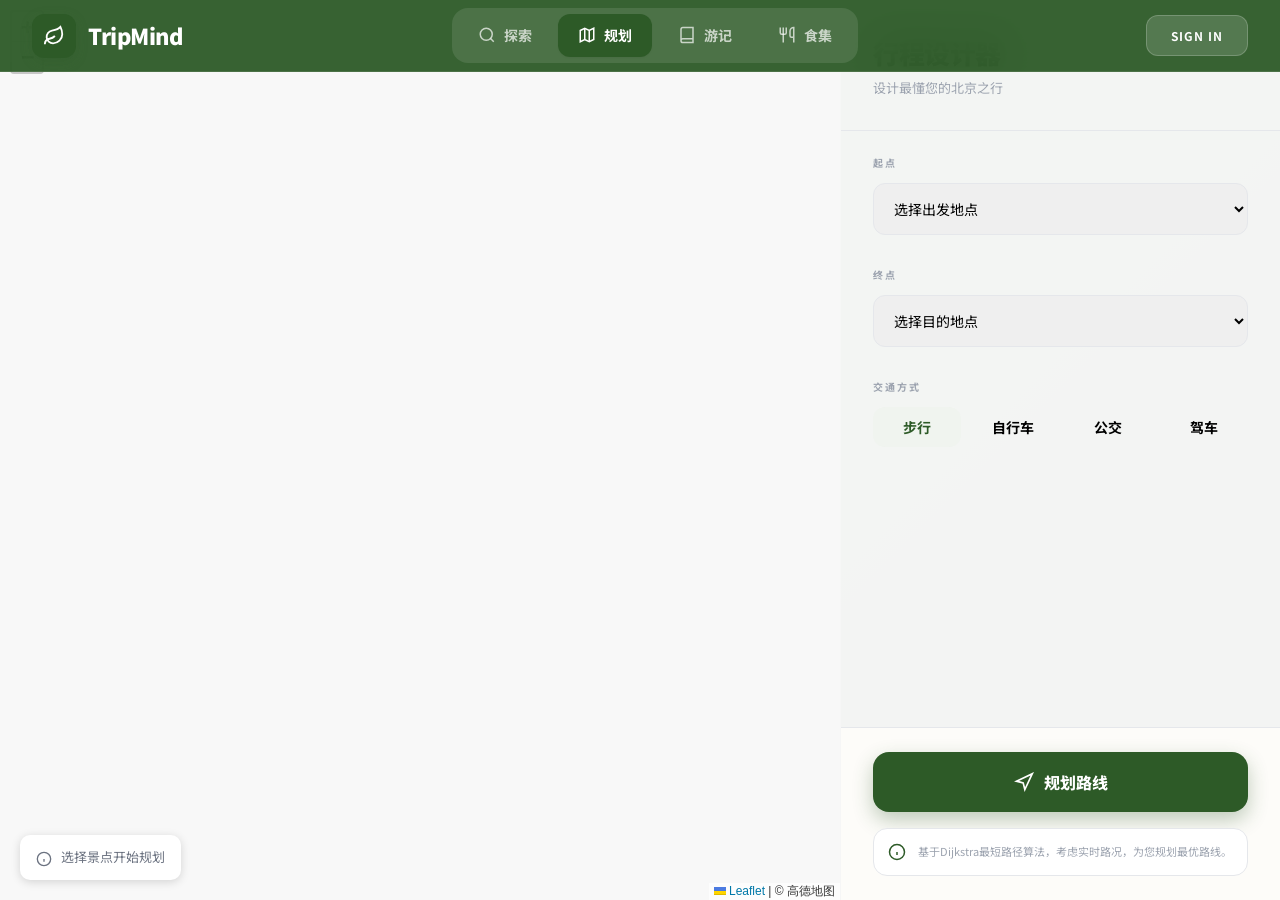
==== frontend/pages/route_planning.html @ 786829ff "初始提交：个性化旅游系统" ====
<!DOCTYPE html>
<html lang="zh-CN">
<head>
    <meta charset="UTF-8">
    <meta name="viewport" content="width=device-width, initial-scale=1.0">
    <title>路线规划 - TripMind</title>
    <link rel="stylesheet" href="../css/style.css">
    <script src="../js/icons.js"></script>
    <!-- Leaflet OpenStreetMap -->
    <link rel="stylesheet" href="../css/leaflet.css" />
    <script src="../js/leaflet.js"></script>
    <style>
        /* 重置默认样式，确保导航栏位置正确 */
        html, body {
            margin: 0;
            padding: 0;
            overflow-x: hidden;
        }

        /* 地图容器 */
        #mapContainer {
            width: 100%;
            height: 100%;
            position: relative;
            z-index: 1;
        }

        #map {
            width: 100%;
            height: 100%;
            min-height: 500px;
            position: relative;
            z-index: 1;
            background: #f8f8f8;
        }

        /* 确保Leaflet地图正确显示 */
        .leaflet-container {
            width: 100%;
            height: 100%;
            background: #e8f5e9;
        }

        /* 地图层级 */
        .leaflet-pane {
            z-index: 400;
        }

        /* 地图状态提示 */
        .map-status {
            position: absolute;
            bottom: 20px;
            left: 20px;
            z-index: 1000;
            background: white;
            padding: 12px 16px;
            border-radius: 10px;
            box-shadow: 0 2px 10px rgba(0,0,0,0.15);
            font-size: 13px;
            color: var(--text-secondary);
        }

        /* 路线结果 */
        .route-result {
            background: white;
            border-radius: 16px;
            padding: 16px;
            margin-top: 16px;
        }

        .route-result h4 {
            font-size: 14px;
            font-weight: 700;
            margin-bottom: 12px;
            color: var(--text-secondary);
        }

        .route-segment {
            display: flex;
            align-items: center;
            gap: 12px;
            padding: 10px 0;
            border-bottom: 1px solid var(--border);
        }

        .route-segment:last-child {
            border-bottom: none;
        }

        .route-segment .from,
        .route-segment .to {
            flex: 1;
        }

        .route-segment .from {
            text-align: right;
        }

        .route-segment .arrow {
            color: var(--primary);
        }

        .route-segment .name {
            font-size: 13px;
            font-weight: 600;
        }

        .route-segment .distance {
            font-size: 11px;
            color: var(--text-muted);
        }
    </style>
</head>
<body>
    <!-- 导航栏 -->
    <nav class="navbar" style="background: rgba(45, 90, 39, 0.95); border-bottom-color: rgba(255,255,255,0.1);">
        <div class="navbar-inner">
            <div class="logo" onclick="location.href='../index.html'">
                <div class="logo-icon">
                    <svg xmlns="http://www.w3.org/2000/svg" width="22" height="22" viewBox="0 0 24 24" fill="none" stroke="currentColor" stroke-width="2"><path d="M11 20A7 7 0 0 1 9.8 6.1C15.5 5 17 4.48 19 2c1 2 2 4.18 2 8 0 5.5-4.78 10-10 10Z"/><path d="M2 21c0-3 1.85-5.36 5.08-6C9.5 14.52 12 13 13 12"/></svg>
                </div>
                <span class="logo-text" style="color: white;">TripMind</span>
            </div>

            <div class="nav-tabs" style="background: rgba(255,255,255,0.1);">
                <a href="home.html" class="nav-tab" style="color: rgba(255,255,255,0.7);">
                    <svg xmlns="http://www.w3.org/2000/svg" width="18" height="18" viewBox="0 0 24 24" fill="none" stroke="currentColor" stroke-width="2"><circle cx="11" cy="11" r="8"/><path d="m21 21-4.3-4.3"/></svg>
                    探索
                </a>
                <a href="route_planning.html" class="nav-tab active" style="color: white;">
                    <svg xmlns="http://www.w3.org/2000/svg" width="18" height="18" viewBox="0 0 24 24" fill="none" stroke="currentColor" stroke-width="2"><polygon points="3 6 9 3 15 6 21 3 21 18 15 21 9 18 3 21"/><line x1="9" x2="9" y1="3" y2="18"/><line x1="15" x2="15" y1="6" y2="21"/></svg>
                    规划
                </a>
                <a href="diary_square.html" class="nav-tab" style="color: rgba(255,255,255,0.7);">
                    <svg xmlns="http://www.w3.org/2000/svg" width="18" height="18" viewBox="0 0 24 24" fill="none" stroke="currentColor" stroke-width="2"><path d="M4 19.5v-15A2.5 2.5 0 0 1 6.5 2H20v20H6.5a2.5 2.5 0 0 1 0-5H20"/></svg>
                    游记
                </a>
                <a href="food.html" class="nav-tab" style="color: rgba(255,255,255,0.7);">
                    <svg xmlns="http://www.w3.org/2000/svg" width="18" height="18" viewBox="0 0 24 24" fill="none" stroke="currentColor" stroke-width="2"><path d="M3 2v7c0 1.1.9 2 2 2h4a2 2 0 0 0 2-2V2"/><path d="M7 2v20"/><path d="M21 15V2v0a5 5 0 0 0-5 5v6c0 1.1.9 2 2 2h3zm0 0v7"/></svg>
                    食集
                </a>
            </div>

            <div class="user-area" id="userArea">
                <a href="../login.html" class="btn-signin" style="background: rgba(255,255,255,0.15); color: white; border: 1px solid rgba(255,255,255,0.2);">Sign In</a>
            </div>
        </div>
    </nav>

    <!-- 路线规划主内容 -->
    <div class="page-planning page-bg-gradient">
        <!-- 地图区域 -->
        <div class="planning-map">
            <div id="mapContainer">
                <div id="map"></div>
                <div class="map-status" id="mapStatus">
                    <svg xmlns="http://www.w3.org/2000/svg" width="16" height="16" viewBox="0 0 24 24" fill="none" stroke="currentColor" stroke-width="2" style="vertical-align: middle; margin-right: 6px;"><circle cx="12" cy="12" r="10"/><path d="M12 16v-4"/><path d="M12 8h.01"/></svg>
                    选择景点开始规划
                </div>
            </div>
        </div>

        <!-- 控制面板 -->
        <div class="planning-panel">
            <div class="planning-panel-header">
                <h2>行程设计器</h2>
                <p>设计最懂您的北京之行</p>
            </div>

            <div class="planning-panel-body">
                <!-- 起点选择 -->
                <div class="planning-section">
                    <div class="planning-section-label">起点</div>
                    <select class="form-input" id="fromSelect">
                        <option value="">选择出发地点</option>
                    </select>
                </div>

                <!-- 终点选择 -->
                <div class="planning-section">
                    <div class="planning-section-label">终点</div>
                    <select class="form-input" id="toSelect">
                        <option value="">选择目的地点</option>
                    </select>
                </div>

                <!-- 交通方式 -->
                <div class="planning-section">
                    <div class="planning-section-label">交通方式</div>
                    <div style="display: flex; gap: 8px;">
                        <button class="btn transport-btn active" data-type="walking" onclick="selectTransport(this)" style="flex: 1; padding: 10px; background: var(--primary-light); color: var(--primary);">
                            步行
                        </button>
                        <button class="btn transport-btn" data-type="bicycle" onclick="selectTransport(this)" style="flex: 1; padding: 10px;">
                            自行车
                        </button>
                        <button class="btn transport-btn" data-type="bus" onclick="selectTransport(this)" style="flex: 1; padding: 10px;">
                            公交
                        </button>
                        <button class="btn transport-btn" data-type="car" onclick="selectTransport(this)" style="flex: 1; padding: 10px;">
                            驾车
                        </button>
                    </div>
                </div>

                <!-- 规划结果 -->
                <div id="routeResult" class="route-result" style="display: none;">
                    <h4>路线详情</h4>
                    <div id="routeDetails"></div>
                </div>
            </div>

            <div class="planning-panel-footer">
                <button id="planBtn" class="btn-calculate" onclick="planRoute()">
                    <svg xmlns="http://www.w3.org/2000/svg" width="20" height="20" viewBox="0 0 24 24" fill="none" stroke="currentColor" stroke-width="2"><polygon points="3 11 22 2 13 21 11 13 3 11"/></svg>
                    规划路线
                </button>
                <div class="info-box">
                    <svg xmlns="http://www.w3.org/2000/svg" width="18" height="18" viewBox="0 0 24 24" fill="none" stroke="currentColor" stroke-width="2"><circle cx="12" cy="12" r="10"/><path d="M12 16v-4"/><path d="M12 8h.01"/></svg>
                    <p>基于Dijkstra最短路径算法，考虑实时路况，为您规划最优路线。</p>
                </div>
            </div>
        </div>
    </div>

    <script src="../js/api.js"></script>
    <script>
        // 检查登录状态
        function checkLogin() {
            const user = API.Auth.getCurrentUser();
            const userArea = document.getElementById('userArea');
            if (user && userArea) {
                userArea.innerHTML = `
                    <div style="display: flex; align-items: center; gap: 12px;">
                        <span style="color: var(--text-secondary);">欢迎，${user.username}</span>
                        <button onclick="logout()" class="btn" style="padding: 8px 16px; background: var(--primary-light); color: var(--primary);">退出</button>
                    </div>
                `;
            }
        }

        function logout() {
            API.Auth.logout();
            location.reload();
        }

        // 状态
        let attractions = [];
        let selectedTransport = 'walking';

        // 加载景点数据
        async function loadAttractions() {
            try {
                const data = await API.Attractions.list({ limit: 100 });
                if (data && data.items) {
                    attractions = data.items;
                } else {
                    attractions = getMockAttractions();
                }
            } catch (e) {
                attractions = getMockAttractions();
            }

            populateSelects();
        }

        function getMockAttractions() {
            return [
                { id: 'ATTR_BJ_001', name: '故宫博物院', type: '历史古迹' },
                { id: 'ATTR_BJ_002', name: '天安门广场', type: '广场' },
                { id: 'ATTR_BJ_003', name: '天坛', type: '公园景观' },
                { id: 'ATTR_BJ_004', name: '颐和园', type: '皇家园林' },
                { id: 'ATTR_BJ_005', name: '圆明园', type: '皇家园林' },
                { id: 'ATTR_BJ_006', name: '八达岭长城', type: '历史古迹' },
                { id: 'ATTR_BJ_007', name: '奥林匹克公园', type: '公园景观' },
                { id: 'ATTR_BJ_008', name: '北京大学', type: '高校' },
                { id: 'ATTR_BJ_009', name: '清华大学', type: '高校' },
                { id: 'ATTR_BJ_017', name: '国家博物馆', type: '博物馆' },
                { id: 'ATTR_BJ_033', name: '南锣鼓巷', type: '特色街道' },
                { id: 'ATTR_BJ_034', name: '香山公园', type: '公园景观' },
                { id: 'ATTR_BJ_044', name: '798艺术区', type: '艺术区' },
                { id: 'ATTR_BJ_048', name: '鸟巢', type: '体育场馆' },
                { id: 'ATTR_BJ_049', name: '水立方', type: '体育场馆' },
                { id: 'ATTR_BJ_055', name: '北京动物园', type: '公园景观' },
            ];
        }

        function populateSelects() {
            const fromSelect = document.getElementById('fromSelect');
            const toSelect = document.getElementById('toSelect');

            const options = attractions.map(a =>
                `<option value="${a.id}">${a.name}</option>`
            ).join('');

            fromSelect.innerHTML = '<option value="">选择出发地点</option>' + options;
            toSelect.innerHTML = '<option value="">选择目的地点</option>' + options;
        }

        // 选择交通方式
        function selectTransport(btn) {
            document.querySelectorAll('.transport-btn').forEach(b => {
                b.classList.remove('active');
                b.style.background = '';
                b.style.color = '';
            });
            btn.classList.add('active');
            btn.style.background = 'var(--primary-light)';
            btn.style.color = 'var(--primary)';
            selectedTransport = btn.dataset.type;
        }

        // 规划路线
        async function planRoute() {
            const from = document.getElementById('fromSelect').value;
            const to = document.getElementById('toSelect').value;
            const resultDiv = document.getElementById('routeResult');
            const resultDetails = document.getElementById('routeDetails');
            const planBtn = document.getElementById('planBtn');

            if (!from || !to) {
                alert('请选择起点和终点');
                return;
            }

            if (from === to) {
                alert('起点和终点不能相同');
                return;
            }

            // 显示加载状态
            planBtn.classList.add('loading');
            planBtn.innerHTML = `
                <svg class="spin" xmlns="http://www.w3.org/2000/svg" width="20" height="20" viewBox="0 0 24 24" fill="none" stroke="currentColor" stroke-width="2"><path d="M21 12a9 9 0 1 1-6.219-8.56"/></svg>
                计算中...
            `;

            try {
                const route = await API.Routes.shortest(from, to, {
                    transport: getTransportName(selectedTransport),
                    weight: 'distance'
                });

                if (route) {
                    const distance = (route.distance / 1000).toFixed(2);
                    const time = Math.round(route.time / 60);

                    // 使用后端返回的名称
                    const fromName = route.from_name || attractions.find(a => a.id === from)?.name || from;
                    const toName = route.to_name || attractions.find(a => a.id === to)?.name || to;

                    // 使用后端返回的path_names（友好名称）构建路段显示
                    const pathNames = route.path_names || [];

                    // 构建路段信息
                    let segmentsHtml = '';
                    if (route.segments && route.segments.length > 0) {
                        // 如果有segments数据，使用它
                        segmentsHtml = route.segments.map(seg => {
                            const segFromName = seg.from_name || seg.from;
                            const segToName = seg.to_name || seg.to;
                            return `
                                <div class="route-segment">
                                    <div class="from">
                                        <div class="name">${segFromName}</div>
                                    </div>
                                    <div class="arrow">
                                        <svg xmlns="http://www.w3.org/2000/svg" width="16" height="16" viewBox="0 0 24 24" fill="none" stroke="currentColor" stroke-width="2"><path d="M5 12h14"/><path d="m12 5 7 7-7 7"/></svg>
                                    </div>
                                    <div class="to">
                                        <div class="name">${segToName}</div>
                                        <div class="distance">${(seg.distance / 1000).toFixed(1)}公里</div>
                                    </div>
                                </div>
                            `;
                        }).join('');
                    } else if (pathNames.length > 2) {
                        // 如果没有segments但有path_names，显示中间节点
                        for (let i = 0; i < pathNames.length - 1; i++) {
                            segmentsHtml += `
                                <div class="route-segment">
                                    <div class="from">
                                        <div class="name">${pathNames[i]}</div>
                                    </div>
                                    <div class="arrow">
                                        <svg xmlns="http://www.w3.org/2000/svg" width="16" height="16" viewBox="0 0 24 24" fill="none" stroke="currentColor" stroke-width="2"><path d="M5 12h14"/><path d="m12 5 7 7-7 7"/></svg>
                                    </div>
                                    <div class="to">
                                        <div class="name">${pathNames[i + 1]}</div>
                                    </div>
                                </div>
                            `;
                        }
                    }

                    resultDetails.innerHTML = `
                        <div style="display: flex; justify-content: space-between; margin-bottom: 16px;">
                            <div style="text-align: center; flex: 1;">
                                <div style="font-size: 10px; color: var(--text-muted); text-transform: uppercase; letter-spacing: 1px;">总距离</div>
                                <div style="font-size: 24px; font-weight: 900; color: var(--primary);">${distance}</div>
                                <div style="font-size: 12px; color: var(--text-muted);">公里</div>
                            </div>
                            <div style="text-align: center; flex: 1;">
                                <div style="font-size: 10px; color: var(--text-muted); text-transform: uppercase; letter-spacing: 1px;">预计时间</div>
                                <div style="font-size: 24px; font-weight: 900; color: var(--accent);">${time}</div>
                                <div style="font-size: 12px; color: var(--text-muted);">分钟</div>
                            </div>
                        </div>
                        <div class="route-segment">
                            <div class="from">
                                <div class="name">${fromName}</div>
                            </div>
                            <div class="arrow">
                                <svg xmlns="http://www.w3.org/2000/svg" width="20" height="20" viewBox="0 0 24 24" fill="none" stroke="currentColor" stroke-width="2"><path d="M5 12h14"/><path d="m12 5 7 7-7 7"/></svg>
                            </div>
                            <div class="to">
                                <div class="name">${toName}</div>
                            </div>
                        </div>
                        ${segmentsHtml}
                    `;

                    resultDiv.style.display = 'block';

                    // 更新地图可视化（传入完整路线数据）
                    updateMapVisualizationWithRoute(from, to, route);
                } else {
                    // API返回null，可能是后端未启动或网络错误
                    showMockResult(from, to, resultDetails, resultDiv);
                }
            } catch (e) {
                console.error('路线规划失败:', e);
                showMockResult(from, to, resultDetails, resultDiv);
            }

            // 恢复按钮
            planBtn.classList.remove('loading');
            planBtn.innerHTML = `
                <svg xmlns="http://www.w3.org/2000/svg" width="20" height="20" viewBox="0 0 24 24" fill="none" stroke="currentColor" stroke-width="2"><polygon points="3 11 22 2 13 21 11 13 3 11"/></svg>
                规划路线
            `;
        }

        // 显示模拟结果（后端未启动时）
        function showMockResult(from, to, resultDetails, resultDiv) {
            const fromName = attractions.find(a => a.id === from)?.name || from;
            const toName = attractions.find(a => a.id === to)?.name || to;
            const mockDistance = Math.floor(Math.random() * 15000) + 2000;
            const mockTime = Math.round(mockDistance / 80);

            resultDetails.innerHTML = `
                <div style="display: flex; justify-content: space-between; margin-bottom: 16px;">
                    <div style="text-align: center; flex: 1;">
                        <div style="font-size: 10px; color: var(--text-muted); text-transform: uppercase; letter-spacing: 1px;">总距离</div>
                        <div style="font-size: 24px; font-weight: 900; color: var(--primary);">${(mockDistance / 1000).toFixed(2)}</div>
                        <div style="font-size: 12px; color: var(--text-muted);">公里</div>
                    </div>
                    <div style="text-align: center; flex: 1;">
                        <div style="font-size: 10px; color: var(--text-muted); text-transform: uppercase; letter-spacing: 1px;">预计时间</div>
                        <div style="font-size: 24px; font-weight: 900; color: var(--accent);">${mockTime}</div>
                        <div style="font-size: 12px; color: var(--text-muted);">分钟</div>
                    </div>
                </div>
                <div class="route-segment">
                    <div class="from">
                        <div class="name">${fromName}</div>
                    </div>
                    <div class="arrow">
                        <svg xmlns="http://www.w3.org/2000/svg" width="20" height="20" viewBox="0 0 24 24" fill="none" stroke="currentColor" stroke-width="2"><path d="M5 12h14"/><path d="m12 5 7 7-7 7"/></svg>
                    </div>
                    <div class="to">
                        <div class="name">${toName}</div>
                    </div>
                </div>
                <p style="text-align: center; color: var(--text-muted); font-size: 12px; margin-top: 12px;">后端服务未启动，显示模拟数据</p>
            `;
            resultDiv.style.display = 'block';
            updateMapVisualizationSimple(from, to);
        }

        function getTransportName(type) {
            const map = {
                'walking': '步行',
                'bicycle': '自行车',
                'bus': '公交',
                'car': '驾车'
            };
            return map[type] || '步行';
        }

        // ========== Leaflet地图 ==========
        let map = null;
        let routeLayer = null;
        let markerLayer = null;

        // 初始化Leaflet地图
        function initMap() {
            map = L.map('map').setView([39.9042, 116.4074], 12); // 北京中心

            // 高德地图瓦片（国内可访问）
            L.tileLayer('https://webst0{s}.is.autonavi.com/appmosaic?style=6&x={x}&y={y}&z={z}', {
                subdomains: '1234',
                attribution: '&copy; 高德地图',
                maxZoom: 18
            }).addTo(map);

            // 创建路线和标记图层组
            routeLayer = L.layerGroup().addTo(map);
            markerLayer = L.layerGroup().addTo(map);
        }

        // 清除地图
        function clearMap() {
            if (routeLayer) routeLayer.clearLayers();
            if (markerLayer) markerLayer.clearLayers();
        }

        // 在地图上显示路线
        function showRouteOnMap(routeCoords, pathNames) {
            clearMap();

            if (!routeCoords || routeCoords.length === 0) {
                updateMapStatus('无法显示路线');
                return;
            }

            // 转换坐标为Leaflet格式 [lat, lon]
            const latlngs = routeCoords.map(p => [p.y, p.x]);

            // 绘制路线（绿色线条）
            routeLayer.addLayer(L.polyline(latlngs, {
                color: '#2D5A27',
                weight: 5,
                opacity: 0.8
            }));

            // 添加起点的绿色标记
            const start = routeCoords[0];
            const startIcon = L.divIcon({
                html: `<div style="background:#4CAF50;width:28px;height:28px;border-radius:50%;border:3px solid white;display:flex;align-items:center;justify-content:center;color:white;font-weight:bold;font-size:12px;box-shadow:0 2px 6px rgba(0,0,0,0.3);">起</div>`,
                className: '',
                iconSize: [28, 28],
                iconAnchor: [14, 14]
            });
            routeLayer.addLayer(L.marker([start.y, start.x], { icon: startIcon }).bindPopup(`起点: ${start.name || pathNames?.[0] || '起点'}`));

            // 添加终点的红色标记
            const end = routeCoords[routeCoords.length - 1];
            const endIcon = L.divIcon({
                html: `<div style="background:#F44336;width:28px;height:28px;border-radius:50%;border:3px solid white;display:flex;align-items:center;justify-content:center;color:white;font-weight:bold;font-size:12px;box-shadow:0 2px 6px rgba(0,0,0,0.3);">终</div>`,
                className: '',
                iconSize: [28, 28],
                iconAnchor: [14, 14]
            });
            routeLayer.addLayer(L.marker([end.y, end.x], { icon: endIcon }).bindPopup(`终点: ${end.name || pathNames?.[pathNames.length-1] || '终点'}`));

            // 添加中间点的标记
            for (let i = 1; i < routeCoords.length - 1; i++) {
                const p = routeCoords[i];
                const midIcon = L.divIcon({
                    html: `<div style="background:#2D5A27;width:24px;height:24px;border-radius:50%;border:2px solid white;display:flex;align-items:center;justify-content:center;color:white;font-weight:bold;font-size:11px;box-shadow:0 2px 4px rgba(0,0,0,0.25);">${i + 1}</div>`,
                    className: '',
                    iconSize: [24, 24],
                    iconAnchor: [12, 12]
                });
                routeLayer.addLayer(L.marker([p.y, p.x], { icon: midIcon }).bindPopup(`${i + 1}. ${p.name || p.id}`));
            }

            // 调整视图以显示完整路线
            map.fitBounds(L.polyline(latlngs).getBounds(), { padding: [50, 50] });
        }

        // 更新地图状态提示
        function updateMapStatus(text) {
            document.getElementById('mapStatus').innerHTML = `
                <svg xmlns="http://www.w3.org/2000/svg" width="16" height="16" viewBox="0 0 24 24" fill="none" stroke="currentColor" stroke-width="2" style="vertical-align: middle; margin-right: 6px;"><circle cx="12" cy="12" r="10"/><path d="M12 16v-4"/><path d="M12 8h.01"/></svg>
                ${text}
            `;
        }

        // 更新地图可视化（使用后端返回的path_coords）
        function updateMapVisualizationWithRoute(fromId, toId, route) {
            if (route && route.path_coords && route.path_coords.length > 0) {
                showRouteOnMap(route.path_coords, route.path_names);
                updateMapStatus('路线规划完成');
            } else {
                updateMapVisualizationSimple(fromId, toId);
            }
        }

        // 简单的地图可视化（使用景点坐标）
        function updateMapVisualizationSimple(fromId, toId) {
            const fromAttr = attractions.find(a => a.id === fromId);
            const toAttr = attractions.find(a => a.id === toId);

            if (fromAttr && toAttr && fromAttr.x && toAttr.x) {
                clearMap();

                // 添加起点标记
                const startIcon = L.divIcon({
                    html: `<div style="background:#4CAF50;width:28px;height:28px;border-radius:50%;border:3px solid white;display:flex;align-items:center;justify-content:center;color:white;font-weight:bold;font-size:12px;box-shadow:0 2px 6px rgba(0,0,0,0.3);">起</div>`,
                    className: '',
                    iconSize: [28, 28],
                    iconAnchor: [14, 14]
                });
                markerLayer.addLayer(L.marker([fromAttr.y, fromAttr.x], { icon: startIcon }).bindPopup(`起点: ${fromAttr.name}`));

                // 添加终点标记
                const endIcon = L.divIcon({
                    html: `<div style="background:#F44336;width:28px;height:28px;border-radius:50%;border:3px solid white;display:flex;align-items:center;justify-content:center;color:white;font-weight:bold;font-size:12px;box-shadow:0 2px 6px rgba(0,0,0,0.3);">终</div>`,
                    className: '',
                    iconSize: [28, 28],
                    iconAnchor: [14, 14]
                });
                markerLayer.addLayer(L.marker([toAttr.y, toAttr.x], { icon: endIcon }).bindPopup(`终点: ${toAttr.name}`));

                // 画连接线（虚线）
                markerLayer.addLayer(L.polyline([[fromAttr.y, fromAttr.x], [toAttr.y, toAttr.x]], {
                    color: '#2D5A27',
                    weight: 3,
                    opacity: 0.7,
                    dashArray: '10, 10'
                }));

                // 调整视图
                map.fitBounds([[fromAttr.y, fromAttr.x], [toAttr.y, toAttr.x]], { padding: [50, 50] });
                updateMapStatus('路线规划完成');
            }
        }

        // 读取URL参数
        function getUrlParams() {
            const params = new URLSearchParams(window.location.search);
            return {
                from: params.get('from'),
                to: params.get('to')
            };
        }

        // 应用URL参数到选择框
        function applyUrlParams() {
            const { from, to } = getUrlParams();
            if (from) {
                document.getElementById('fromSelect').value = from;
            }
            if (to) {
                document.getElementById('toSelect').value = to;
            }
            // 如果两边都有值，自动规划路线
            if (from && to && from !== to) {
                setTimeout(() => planRoute(), 100);
            }
        }

        // 页面加载
        document.addEventListener('DOMContentLoaded', function() {
            checkLogin();
            initMap(); // 初始化Leaflet地图
            loadAttractions().then(() => {
                applyUrlParams();
            });
        });
    </script>
</body>
</html>
---- frontend/css/style.css ----
/* TripMind 全局样式 - 基于森林绿主题 */

/* === 字体 === */
@import url('https://fonts.googleapis.com/css2?family=Noto+Sans+SC:wght@400;500;700;900&display=swap');

/* === CSS变量 === */
:root {
  --primary: #2D5A27;
  --primary-light: #F0F4EF;
  --primary-dark: #1A3A18;
  --accent: #E67E22;
  --accent-light: #FEF3E2;
  --bg-main: #FDFCF9;
  --bg-card: #FFFFFF;
  --text-primary: #1A1C1E;
  --text-secondary: #6B7280;
  --text-muted: #9CA3AF;
  --border: #E5E7EB;
  --shadow-sm: 0 1px 2px rgba(0,0,0,0.05);
  --shadow-md: 0 4px 6px -1px rgba(0,0,0,0.1);
  --shadow-lg: 0 10px 15px -3px rgba(0,0,0,0.1);
  --shadow-xl: 0 20px 25px -5px rgba(0,0,0,0.1);
  --radius-sm: 8px;
  --radius-md: 12px;
  --radius-lg: 20px;
  --radius-xl: 28px;
}

/* === 基础重置 === */
* {
  margin: 0;
  padding: 0;
  box-sizing: border-box;
}

body {
  font-family: 'Noto Sans SC', -apple-system, BlinkMacSystemFont, 'Segoe UI', sans-serif;
  background: var(--bg-main);
  color: var(--text-primary);
  line-height: 1.6;
  min-height: 100vh;
}

a {
  text-decoration: none;
  color: inherit;
}

button {
  cursor: pointer;
  border: none;
  background: none;
  font-family: inherit;
}

input, select, textarea {
  font-family: inherit;
  font-size: inherit;
}

/* === 工具类 === */
.container {
  max-width: 1280px;
  margin: 0 auto;
  padding: 0 24px;
}

/* === 导航栏 === */
.navbar {
  position: fixed;
  top: 0;
  left: 0;
  right: 0;
  height: 72px;
  background: rgba(45, 90, 39, 0.95);
  backdrop-filter: blur(20px);
  -webkit-backdrop-filter: blur(20px);
  border-bottom: 1px solid rgba(255, 255, 255, 0.1);
  z-index: 100;
}

.navbar-inner {
  max-width: 1280px;
  margin: 0 auto;
  height: 100%;
  padding: 0 32px;
  display: flex;
  align-items: center;
  justify-content: space-between;
}

.logo {
  display: flex;
  align-items: center;
  gap: 12px;
  cursor: pointer;
}

.logo-icon {
  width: 44px;
  height: 44px;
  background: var(--primary);
  border-radius: 12px;
  display: flex;
  align-items: center;
  justify-content: center;
  color: white;
  font-size: 20px;
  box-shadow: 0 4px 12px rgba(45, 90, 39, 0.3);
  transition: transform 0.2s;
}

.logo-icon:hover {
  transform: scale(1.05);
}

.logo-text {
  font-size: 22px;
  font-weight: 900;
  letter-spacing: -0.5px;
}

.nav-tabs {
  display: flex;
  gap: 6px;
  background: rgba(255,255,255,0.1);
  padding: 6px;
  border-radius: 16px;
}

.nav-tab {
  display: flex;
  align-items: center;
  gap: 8px;
  padding: 10px 20px;
  border-radius: 12px;
  font-size: 14px;
  font-weight: 700;
  color: var(--text-secondary);
  transition: all 0.2s;
}

.nav-tab:hover {
  color: var(--text-primary);
}

.nav-tab.active {
  background: var(--primary);
  color: white;
  box-shadow: var(--shadow-sm);
}

.nav-tab svg {
  width: 18px;
  height: 18px;
}

.user-area {
  display: flex;
  align-items: center;
  gap: 16px;
  min-width: 120px;
  justify-content: flex-end;
}

.btn-signin {
  padding: 10px 24px;
  background: var(--text-primary);
  color: white;
  border-radius: 12px;
  font-size: 12px;
  font-weight: 700;
  text-transform: uppercase;
  letter-spacing: 1px;
  transition: all 0.2s;
}

.btn-signin:hover {
  background: #374151;
  transform: translateY(-1px);
}

.user-avatar {
  width: 40px;
  height: 40px;
  border-radius: 50%;
  border: 2px solid white;
  box-shadow: var(--shadow-md);
  overflow: hidden;
  background: var(--primary-light);
  display: flex;
  align-items: center;
  justify-content: center;
  color: var(--primary);
}

/* === 主内容区 === */
.main-content {
  padding-top: 72px;
  min-height: 100vh;
}

/* === Hero 区域 === */
.hero {
  padding: 100px 0 80px;
  text-align: center;
}

.hero-badge {
  display: inline-flex;
  align-items: center;
  gap: 8px;
  padding: 8px 16px;
  background: var(--primary-light);
  color: var(--primary);
  border-radius: 100px;
  font-size: 12px;
  font-weight: 700;
  text-transform: uppercase;
  letter-spacing: 1px;
  margin-bottom: 24px;
}

.hero h1 {
  font-size: 56px;
  font-weight: 900;
  line-height: 1.1;
  letter-spacing: -2px;
  margin-bottom: 20px;
}

.hero h1 span {
  color: var(--primary);
}

.hero p {
  font-size: 18px;
  color: var(--text-secondary);
  max-width: 600px;
  margin: 0 auto 40px;
  line-height: 1.8;
}

/* === 搜索框 === */
.search-box {
  max-width: 640px;
  margin: 0 auto;
  position: relative;
}

.search-box input {
  width: 100%;
  padding: 20px 140px 20px 28px;
  background: white;
  border: 1px solid var(--border);
  border-radius: 24px;
  font-size: 16px;
  box-shadow: 0 8px 30px rgba(0,0,0,0.08);
  transition: all 0.2s;
}

.search-box input:focus {
  outline: none;
  border-color: var(--primary);
  box-shadow: 0 8px 30px rgba(45, 90, 39, 0.15);
}

.search-box button {
  position: absolute;
  right: 6px;
  top: 6px;
  bottom: 6px;
  padding: 0 28px;
  background: var(--primary);
  color: white;
  border-radius: 18px;
  font-size: 14px;
  font-weight: 700;
  transition: all 0.2s;
}

.search-box button:hover {
  opacity: 0.9;
  transform: scale(1.02);
}

/* === 区域 === */
.section {
  padding: 60px 0;
}

.section-header {
  display: flex;
  justify-content: space-between;
  align-items: flex-end;
  margin-bottom: 32px;
}

.section-title {
  font-size: 28px;
  font-weight: 900;
  letter-spacing: -1px;
}

.section-subtitle {
  font-size: 14px;
  color: var(--text-muted);
  font-style: italic;
  margin-top: 4px;
}

.section-link {
  font-size: 12px;
  font-weight: 700;
  text-transform: uppercase;
  letter-spacing: 1px;
  color: var(--primary);
  display: flex;
  align-items: center;
  gap: 4px;
  transition: gap 0.2s;
}

.section-link:hover {
  gap: 8px;
}

.grid-4 {
  display: grid;
  grid-template-columns: repeat(4, 1fr);
  gap: 24px;
}

/* === 景点卡片 === */
.attraction-card {
  cursor: pointer;
  transition: transform 0.3s;
}

.attraction-card:hover {
  transform: translateY(-8px);
}

.attraction-image {
  height: 280px;
  border-radius: 24px;
  overflow: hidden;
  margin-bottom: 16px;
  position: relative;
  box-shadow: 0 8px 30px rgba(0,0,0,0.1);
}

.attraction-image img {
  width: 100%;
  height: 100%;
  object-fit: cover;
  transition: transform 0.6s;
}

.attraction-card:hover .attraction-image img {
  transform: scale(1.08);
}

.attraction-overlay {
  position: absolute;
  inset: 0;
  background: linear-gradient(to top, rgba(0,0,0,0.5), transparent 60%);
  opacity: 0;
  transition: opacity 0.3s;
  display: flex;
  align-items: flex-end;
  padding: 20px;
}

.attraction-card:hover .attraction-overlay {
  opacity: 1;
}

.attraction-overlay p {
  color: white;
  font-size: 13px;
  line-height: 1.5;
}

.attraction-rating {
  position: absolute;
  top: 12px;
  right: 12px;
  background: rgba(255,255,255,0.92);
  backdrop-filter: blur(8px);
  padding: 6px 12px;
  border-radius: 10px;
  display: flex;
  align-items: center;
  gap: 4px;
  box-shadow: var(--shadow-sm);
}

.attraction-rating svg {
  color: var(--accent);
  fill: var(--accent);
  width: 12px;
  height: 12px;
}

.attraction-rating span {
  font-size: 11px;
  font-weight: 800;
}

.attraction-name {
  font-size: 18px;
  font-weight: 700;
  margin-bottom: 6px;
  transition: color 0.2s;
}

.attraction-card:hover .attraction-name {
  color: var(--primary);
}

.attraction-meta {
  display: flex;
  align-items: center;
  gap: 8px;
  font-size: 12px;
  color: var(--text-muted);
  font-weight: 700;
  text-transform: uppercase;
  letter-spacing: 0.5px;
}

.attraction-meta svg {
  width: 12px;
  height: 12px;
}

/* === 标签 === */
.tag {
  display: inline-block;
  padding: 4px 10px;
  background: var(--primary-light);
  color: var(--primary);
  border-radius: 6px;
  font-size: 11px;
  font-weight: 700;
  text-transform: uppercase;
  letter-spacing: 0.5px;
}

.tag-orange {
  background: var(--accent-light);
  color: var(--accent);
}

/* === 按钮 === */
.btn {
  display: inline-flex;
  align-items: center;
  justify-content: center;
  gap: 8px;
  padding: 12px 24px;
  border-radius: 12px;
  font-size: 14px;
  font-weight: 700;
  transition: all 0.2s;
}

.btn-primary {
  background: var(--primary);
  color: white;
  box-shadow: 0 4px 12px rgba(45, 90, 39, 0.3);
}

.btn-primary:hover {
  opacity: 0.9;
  transform: translateY(-2px);
}

.btn-secondary {
  background: var(--primary-light);
  color: var(--primary);
}

.btn-accent {
  background: var(--accent);
  color: white;
}

/* === 列表项 === */
.list-item {
  display: flex;
  align-items: center;
  gap: 16px;
  padding: 16px;
  background: white;
  border-radius: 16px;
  margin-bottom: 12px;
  cursor: pointer;
  transition: all 0.2s;
  border: 1px solid transparent;
}

.list-item:hover {
  border-color: var(--primary-light);
  background: var(--primary-light);
}

.list-item .title {
  font-weight: 700;
  margin-bottom: 4px;
}

.list-item .subtitle {
  font-size: 12px;
  color: var(--text-muted);
}

/* === 模态框 === */
.modal-overlay {
  position: fixed;
  inset: 0;
  background: rgba(26, 28, 30, 0.4);
  backdrop-filter: blur(4px);
  z-index: 200;
  display: flex;
  align-items: center;
  justify-content: center;
  padding: 24px;
  opacity: 0;
  visibility: hidden;
  transition: all 0.3s;
}

.modal-overlay.active {
  opacity: 1;
  visibility: visible;
}

.modal {
  background: var(--bg-main);
  width: 100%;
  max-width: 520px;
  border-radius: 28px;
  overflow: hidden;
  box-shadow: 0 25px 50px -12px rgba(0,0,0,0.25);
  transform: scale(0.95);
  transition: transform 0.3s;
}

.modal-overlay.active .modal {
  transform: scale(1);
}

.modal-image {
  height: 240px;
  position: relative;
}

.modal-image img {
  width: 100%;
  height: 100%;
  object-fit: cover;
}

.modal-image-overlay {
  position: absolute;
  inset: 0;
  background: linear-gradient(to top, rgba(26, 28, 30, 0.9), transparent 50%);
  display: flex;
  align-items: flex-end;
  padding: 24px;
}

.modal-image-overlay .type-tag {
  padding: 4px 10px;
  background: var(--primary);
  color: white;
  border-radius: 6px;
  font-size: 10px;
  font-weight: 700;
  text-transform: uppercase;
  letter-spacing: 1px;
}

.modal-image-overlay h2 {
  color: white;
  font-size: 26px;
  font-weight: 900;
  margin-top: 12px;
}

.modal-close {
  position: absolute;
  top: 16px;
  right: 16px;
  width: 36px;
  height: 36px;
  background: rgba(255,255,255,0.2);
  backdrop-filter: blur(8px);
  border-radius: 50%;
  display: flex;
  align-items: center;
  justify-content: center;
  color: white;
  transition: background 0.2s;
}

.modal-close:hover {
  background: rgba(255,255,255,0.3);
}

.modal-body {
  padding: 28px;
}

.modal-stats {
  display: flex;
  justify-content: space-between;
  margin-bottom: 20px;
}

.modal-stat {
  text-align: center;
}

.modal-stat-label {
  font-size: 10px;
  color: var(--text-muted);
  text-transform: uppercase;
  letter-spacing: 1px;
  font-weight: 700;
}

.modal-stat-value {
  font-size: 18px;
  font-weight: 800;
  margin-top: 4px;
}

.modal-desc {
  font-style: italic;
  color: var(--text-secondary);
  margin-bottom: 24px;
  font-size: 15px;
  line-height: 1.7;
}

.modal-actions {
  display: flex;
  gap: 12px;
}

.modal-actions .btn {
  flex: 1;
}

/* === 路线规划页面 === */
.page-planning {
  height: calc(100vh - 72px);
  display: flex;
  background: linear-gradient(135deg, #2D5A27 0%, #1A3A18 50%, #0D1F0C 100%);
}

.planning-map {
  flex: 1;
  position: relative;
  background: linear-gradient(135deg, rgba(45,90,39,0.3) 0%, rgba(240,244,239,0.8) 100%);
}

.planning-map-grid {
  position: absolute;
  inset: 0;
  background-image: radial-gradient(circle, var(--primary) 1px, transparent 1px);
  background-size: 30px 30px;
  opacity: 0.15;
}

.planning-map-center {
  position: absolute;
  inset: 0;
  display: flex;
  align-items: center;
  justify-content: center;
  opacity: 0.08;
  color: var(--primary);
}

.planning-map-status {
  position: absolute;
  bottom: 24px;
  left: 24px;
  background: rgba(255,255,255,0.92);
  backdrop-filter: blur(12px);
  padding: 16px 24px;
  border-radius: 20px;
  display: flex;
  align-items: center;
  gap: 12px;
  box-shadow: var(--shadow-lg);
}

.planning-map-status-icon {
  width: 48px;
  height: 48px;
  background: var(--primary-light);
  border-radius: 50%;
  display: flex;
  align-items: center;
  justify-content: center;
  color: var(--primary);
}

.planning-map-status-text p:first-child {
  font-size: 10px;
  color: var(--text-muted);
  text-transform: uppercase;
  letter-spacing: 1px;
  font-weight: 700;
}

.planning-map-status-text p:last-child {
  font-size: 13px;
  font-weight: 800;
}

.planning-panel {
  width: 440px;
  background: rgba(255,255,255,0.95);
  border-left: 1px solid rgba(255,255,255,0.2);
  display: flex;
  flex-direction: column;
  box-shadow: var(--shadow-xl);
}

.planning-panel-header {
  padding: 32px;
  border-bottom: 1px solid var(--border);
}

.planning-panel-header h2 {
  font-size: 26px;
  font-weight: 900;
  letter-spacing: -0.5px;
}

.planning-panel-header p {
  font-size: 13px;
  color: var(--text-muted);
  margin-top: 4px;
}

.planning-panel-body {
  flex: 1;
  overflow-y: auto;
  padding: 24px 32px;
}

.planning-section {
  margin-bottom: 32px;
}

.planning-section-label {
  font-size: 10px;
  color: var(--text-muted);
  text-transform: uppercase;
  letter-spacing: 2px;
  font-weight: 700;
  margin-bottom: 12px;
}

.spot-list {
  display: flex;
  flex-direction: column;
  gap: 12px;
}

.spot-item {
  display: flex;
  align-items: center;
  gap: 12px;
  padding: 14px 16px;
  background: var(--bg-main);
  border: 1px solid var(--border);
  border-radius: 16px;
  transition: all 0.2s;
}

.spot-item:hover {
  border-color: var(--primary-light);
  background: var(--primary-light);
}

.spot-number {
  width: 28px;
  height: 28px;
  background: var(--primary);
  color: white;
  border-radius: 8px;
  display: flex;
  align-items: center;
  justify-content: center;
  font-size: 12px;
  font-weight: 800;
  flex-shrink: 0;
}

.spot-info {
  flex: 1;
}

.spot-info .name {
  font-weight: 700;
  font-size: 14px;
}

.spot-info .type {
  font-size: 10px;
  color: var(--text-muted);
  text-transform: uppercase;
  letter-spacing: 1px;
  font-weight: 700;
}

.spot-remove {
  color: var(--text-muted);
  padding: 4px;
  transition: color 0.2s;
}

.spot-remove:hover {
  color: #EF4444;
}

.empty-state {
  padding: 48px 24px;
  border: 2px dashed var(--border);
  border-radius: 24px;
  text-align: center;
}

.empty-state-icon {
  width: 64px;
  height: 64px;
  background: var(--bg-main);
  border-radius: 50%;
  display: flex;
  align-items: center;
  justify-content: center;
  margin: 0 auto 16px;
  color: var(--text-muted);
}

.empty-state p {
  color: var(--text-muted);
  font-size: 14px;
}

.planning-panel-footer {
  padding: 24px 32px;
  background: var(--bg-main);
  border-top: 1px solid var(--border);
}

.btn-calculate {
  width: 100%;
  padding: 18px;
  background: var(--primary);
  color: white;
  border-radius: 16px;
  font-size: 16px;
  font-weight: 800;
  display: flex;
  align-items: center;
  justify-content: center;
  gap: 10px;
  transition: all 0.2s;
  box-shadow: 0 8px 20px rgba(45, 90, 39, 0.3);
}

.btn-calculate:hover:not(:disabled) {
  opacity: 0.9;
  transform: translateY(-2px);
}

.btn-calculate:disabled {
  background: var(--border);
  color: var(--text-muted);
  cursor: not-allowed;
  box-shadow: none;
}

.btn-calculate.loading {
  background: var(--primary-light);
  color: var(--primary);
  cursor: wait;
}

.info-box {
  display: flex;
  gap: 12px;
  padding: 14px;
  background: white;
  border: 1px solid var(--border);
  border-radius: 14px;
  margin-top: 16px;
}

.info-box svg {
  color: var(--primary);
  flex-shrink: 0;
  width: 18px;
  height: 18px;
}

.info-box p {
  font-size: 11px;
  color: var(--text-muted);
  line-height: 1.6;
}

/* === 表单 === */
.form-group {
  margin-bottom: 20px;
}

.form-label {
  display: block;
  font-size: 12px;
  font-weight: 700;
  color: var(--text-secondary);
  margin-bottom: 8px;
}

.form-input {
  width: 100%;
  padding: 14px 16px;
  border: 1px solid var(--border);
  border-radius: 12px;
  font-size: 14px;
  transition: all 0.2s;
}

.form-input:focus {
  outline: none;
  border-color: var(--primary);
  box-shadow: 0 0 0 3px rgba(45, 90, 39, 0.1);
}

/* === 登录/注册页面 === */
.auth-page {
  min-height: 100vh;
  display: flex;
  align-items: center;
  justify-content: center;
  background: linear-gradient(135deg, var(--primary-light) 0%, var(--bg-main) 100%);
}

.auth-card {
  background: white;
  padding: 48px;
  border-radius: 28px;
  box-shadow: var(--shadow-xl);
  width: 100%;
  max-width: 420px;
}

.auth-card h1 {
  font-size: 28px;
  font-weight: 900;
  text-align: center;
  margin-bottom: 8px;
}

.auth-card p {
  text-align: center;
  color: var(--text-muted);
  margin-bottom: 32px;
}

.auth-card .form-group:last-of-type {
  margin-bottom: 24px;
}

.auth-card .btn {
  width: 100%;
  padding: 16px;
}

.auth-link {
  text-align: center;
  margin-top: 24px;
  font-size: 14px;
  color: var(--text-muted);
}

.auth-link a {
  color: var(--primary);
  font-weight: 700;
}

/* === 底部 === */
.footer {
  text-align: center;
  padding: 40px 24px;
  color: var(--text-muted);
  font-size: 13px;
}

.footer a {
  color: var(--primary);
}

/* === 加载动画 === */
.loading {
  text-align: center;
  padding: 40px;
  color: var(--text-muted);
}

.spin {
  animation: spin 1s linear infinite;
}

@keyframes spin {
  from { transform: rotate(0deg); }
  to { transform: rotate(360deg); }
}

/* === 工具 === */
.text-primary { color: var(--primary); }
.text-accent { color: var(--accent); }
.text-muted { color: var(--text-muted); }
.bg-primary { background: var(--primary); }
.bg-primary-light { background: var(--primary-light); }
.bg-accent { background: var(--accent); }
.bg-accent-light { background: var(--accent-light); }

.hidden { display: none !important; }

/* === 全局深色渐变背景 === */
.page-bg-gradient {
  background: linear-gradient(135deg, #2D5A27 0%, #1A3A18 50%, #0D1F0C 100%);
  min-height: 100vh;
}

/* 响应式 */
@media (max-width: 1024px) {
  .grid-4 {
    grid-template-columns: repeat(2, 1fr);
  }

  .hero h1 {
    font-size: 40px;
  }

  .planning-panel {
    width: 380px;
  }
}

@media (max-width: 768px) {
  .nav-tabs {
    display: none;
  }

  .grid-4 {
    grid-template-columns: 1fr;
  }

  .hero h1 {
    font-size: 32px;
  }

  .page-planning {
    flex-direction: column;
  }

  .planning-map {
    height: 40vh;
  }

  .planning-panel {
    width: 100%;
    flex: 1;
  }

  .auth-card {
    margin: 20px;
    padding: 32px;
  }
}
---- frontend/css/leaflet.css ----
/* required styles */

.leaflet-pane,
.leaflet-tile,
.leaflet-marker-icon,
.leaflet-marker-shadow,
.leaflet-tile-container,
.leaflet-pane > svg,
.leaflet-pane > canvas,
.leaflet-zoom-box,
.leaflet-image-layer,
.leaflet-layer {
	position: absolute;
	left: 0;
	top: 0;
	}
.leaflet-container {
	overflow: hidden;
	}
.leaflet-tile,
.leaflet-marker-icon,
.leaflet-marker-shadow {
	-webkit-user-select: none;
	   -moz-user-select: none;
	        user-select: none;
	  -webkit-user-drag: none;
	}
/* Prevents IE11 from highlighting tiles in blue */
.leaflet-tile::selection {
	background: transparent;
}
/* Safari renders non-retina tile on retina better with this, but Chrome is worse */
.leaflet-safari .leaflet-tile {
	image-rendering: -webkit-optimize-contrast;
	}
/* hack that prevents hw layers "stretching" when loading new tiles */
.leaflet-safari .leaflet-tile-container {
	width: 1600px;
	height: 1600px;
	-webkit-transform-origin: 0 0;
	}
.leaflet-marker-icon,
.leaflet-marker-shadow {
	display: block;
	}
/* .leaflet-container svg: reset svg max-width decleration shipped in Joomla! (joomla.org) 3.x */
/* .leaflet-container img: map is broken in FF if you have max-width: 100% on tiles */
.leaflet-container .leaflet-overlay-pane svg {
	max-width: none !important;
	max-height: none !important;
	}
.leaflet-container .leaflet-marker-pane img,
.leaflet-container .leaflet-shadow-pane img,
.leaflet-container .leaflet-tile-pane img,
.leaflet-container img.leaflet-image-layer,
.leaflet-container .leaflet-tile {
	max-width: none !important;
	max-height: none !important;
	width: auto;
	padding: 0;
	}

.leaflet-container img.leaflet-tile {
	/* See: https://bugs.chromium.org/p/chromium/issues/detail?id=600120 */
	mix-blend-mode: plus-lighter;
}

.leaflet-container.leaflet-touch-zoom {
	-ms-touch-action: pan-x pan-y;
	touch-action: pan-x pan-y;
	}
.leaflet-container.leaflet-touch-drag {
	-ms-touch-action: pinch-zoom;
	/* Fallback for FF which doesn't support pinch-zoom */
	touch-action: none;
	touch-action: pinch-zoom;
}
.leaflet-container.leaflet-touch-drag.leaflet-touch-zoom {
	-ms-touch-action: none;
	touch-action: none;
}
.leaflet-container {
	-webkit-tap-highlight-color: transparent;
}
.leaflet-container a {
	-webkit-tap-highlight-color: rgba(51, 181, 229, 0.4);
}
.leaflet-tile {
	filter: inherit;
	visibility: hidden;
	}
.leaflet-tile-loaded {
	visibility: inherit;
	}
.leaflet-zoom-box {
	width: 0;
	height: 0;
	-moz-box-sizing: border-box;
	     box-sizing: border-box;
	z-index: 800;
	}
/* workaround for https://bugzilla.mozilla.org/show_bug.cgi?id=888319 */
.leaflet-overlay-pane svg {
	-moz-user-select: none;
	}

.leaflet-pane         { z-index: 400; }

.leaflet-tile-pane    { z-index: 200; }
.leaflet-overlay-pane { z-index: 400; }
.leaflet-shadow-pane  { z-index: 500; }
.leaflet-marker-pane  { z-index: 600; }
.leaflet-tooltip-pane   { z-index: 650; }
.leaflet-popup-pane   { z-index: 700; }

.leaflet-map-pane canvas { z-index: 100; }
.leaflet-map-pane svg    { z-index: 200; }

.leaflet-vml-shape {
	width: 1px;
	height: 1px;
	}
.lvml {
	behavior: url(#default#VML);
	display: inline-block;
	position: absolute;
	}


/* control positioning */

.leaflet-control {
	position: relative;
	z-index: 800;
	pointer-events: visiblePainted; /* IE 9-10 doesn't have auto */
	pointer-events: auto;
	}
.leaflet-top,
.leaflet-bottom {
	position: absolute;
	z-index: 1000;
	pointer-events: none;
	}
.leaflet-top {
	top: 0;
	}
.leaflet-right {
	right: 0;
	}
.leaflet-bottom {
	bottom: 0;
	}
.leaflet-left {
	left: 0;
	}
.leaflet-control {
	float: left;
	clear: both;
	}
.leaflet-right .leaflet-control {
	float: right;
	}
.leaflet-top .leaflet-control {
	margin-top: 10px;
	}
.leaflet-bottom .leaflet-control {
	margin-bottom: 10px;
	}
.leaflet-left .leaflet-control {
	margin-left: 10px;
	}
.leaflet-right .leaflet-control {
	margin-right: 10px;
	}


/* zoom and fade animations */

.leaflet-fade-anim .leaflet-popup {
	opacity: 0;
	-webkit-transition: opacity 0.2s linear;
	   -moz-transition: opacity 0.2s linear;
	        transition: opacity 0.2s linear;
	}
.leaflet-fade-anim .leaflet-map-pane .leaflet-popup {
	opacity: 1;
	}
.leaflet-zoom-animated {
	-webkit-transform-origin: 0 0;
	    -ms-transform-origin: 0 0;
	        transform-origin: 0 0;
	}
svg.leaflet-zoom-animated {
	will-change: transform;
}

.leaflet-zoom-anim .leaflet-zoom-animated {
	-webkit-transition: -webkit-transform 0.25s cubic-bezier(0,0,0.25,1);
	   -moz-transition:    -moz-transform 0.25s cubic-bezier(0,0,0.25,1);
	        transition:         transform 0.25s cubic-bezier(0,0,0.25,1);
	}
.leaflet-zoom-anim .leaflet-tile,
.leaflet-pan-anim .leaflet-tile {
	-webkit-transition: none;
	   -moz-transition: none;
	        transition: none;
	}

.leaflet-zoom-anim .leaflet-zoom-hide {
	visibility: hidden;
	}


/* cursors */

.leaflet-interactive {
	cursor: pointer;
	}
.leaflet-grab {
	cursor: -webkit-grab;
	cursor:    -moz-grab;
	cursor:         grab;
	}
.leaflet-crosshair,
.leaflet-crosshair .leaflet-interactive {
	cursor: crosshair;
	}
.leaflet-popup-pane,
.leaflet-control {
	cursor: auto;
	}
.leaflet-dragging .leaflet-grab,
.leaflet-dragging .leaflet-grab .leaflet-interactive,
.leaflet-dragging .leaflet-marker-draggable {
	cursor: move;
	cursor: -webkit-grabbing;
	cursor:    -moz-grabbing;
	cursor:         grabbing;
	}

/* marker & overlays interactivity */
.leaflet-marker-icon,
.leaflet-marker-shadow,
.leaflet-image-layer,
.leaflet-pane > svg path,
.leaflet-tile-container {
	pointer-events: none;
	}

.leaflet-marker-icon.leaflet-interactive,
.leaflet-image-layer.leaflet-interactive,
.leaflet-pane > svg path.leaflet-interactive,
svg.leaflet-image-layer.leaflet-interactive path {
	pointer-events: visiblePainted; /* IE 9-10 doesn't have auto */
	pointer-events: auto;
	}

/* visual tweaks */

.leaflet-container {
	background: #ddd;
	outline-offset: 1px;
	}
.leaflet-container a {
	color: #0078A8;
	}
.leaflet-zoom-box {
	border: 2px dotted #38f;
	background: rgba(255,255,255,0.5);
	}


/* general typography */
.leaflet-container {
	font-family: "Helvetica Neue", Arial, Helvetica, sans-serif;
	font-size: 12px;
	font-size: 0.75rem;
	line-height: 1.5;
	}


/* general toolbar styles */

.leaflet-bar {
	box-shadow: 0 1px 5px rgba(0,0,0,0.65);
	border-radius: 4px;
	}
.leaflet-bar a {
	background-color: #fff;
	border-bottom: 1px solid #ccc;
	width: 26px;
	height: 26px;
	line-height: 26px;
	display: block;
	text-align: center;
	text-decoration: none;
	color: black;
	}
.leaflet-bar a,
.leaflet-control-layers-toggle {
	background-position: 50% 50%;
	background-repeat: no-repeat;
	display: block;
	}
.leaflet-bar a:hover,
.leaflet-bar a:focus {
	background-color: #f4f4f4;
	}
.leaflet-bar a:first-child {
	border-top-left-radius: 4px;
	border-top-right-radius: 4px;
	}
.leaflet-bar a:last-child {
	border-bottom-left-radius: 4px;
	border-bottom-right-radius: 4px;
	border-bottom: none;
	}
.leaflet-bar a.leaflet-disabled {
	cursor: default;
	background-color: #f4f4f4;
	color: #bbb;
	}

.leaflet-touch .leaflet-bar a {
	width: 30px;
	height: 30px;
	line-height: 30px;
	}
.leaflet-touch .leaflet-bar a:first-child {
	border-top-left-radius: 2px;
	border-top-right-radius: 2px;
	}
.leaflet-touch .leaflet-bar a:last-child {
	border-bottom-left-radius: 2px;
	border-bottom-right-radius: 2px;
	}

/* zoom control */

.leaflet-control-zoom-in,
.leaflet-control-zoom-out {
	font: bold 18px 'Lucida Console', Monaco, monospace;
	text-indent: 1px;
	}

.leaflet-touch .leaflet-control-zoom-in, .leaflet-touch .leaflet-control-zoom-out  {
	font-size: 22px;
	}


/* layers control */

.leaflet-control-layers {
	box-shadow: 0 1px 5px rgba(0,0,0,0.4);
	background: #fff;
	border-radius: 5px;
	}
.leaflet-control-layers-toggle {
	background-image: url(images/layers.png);
	width: 36px;
	height: 36px;
	}
.leaflet-retina .leaflet-control-layers-toggle {
	background-image: url(images/layers-2x.png);
	background-size: 26px 26px;
	}
.leaflet-touch .leaflet-control-layers-toggle {
	width: 44px;
	height: 44px;
	}
.leaflet-control-layers .leaflet-control-layers-list,
.leaflet-control-layers-expanded .leaflet-control-layers-toggle {
	display: none;
	}
.leaflet-control-layers-expanded .leaflet-control-layers-list {
	display: block;
	position: relative;
	}
.leaflet-control-layers-expanded {
	padding: 6px 10px 6px 6px;
	color: #333;
	background: #fff;
	}
.leaflet-control-layers-scrollbar {
	overflow-y: scroll;
	overflow-x: hidden;
	padding-right: 5px;
	}
.leaflet-control-layers-selector {
	margin-top: 2px;
	position: relative;
	top: 1px;
	}
.leaflet-control-layers label {
	display: block;
	font-size: 13px;
	font-size: 1.08333em;
	}
.leaflet-control-layers-separator {
	height: 0;
	border-top: 1px solid #ddd;
	margin: 5px -10px 5px -6px;
	}

/* Default icon URLs */
.leaflet-default-icon-path { /* used only in path-guessing heuristic, see L.Icon.Default */
	background-image: url(images/marker-icon.png);
	}


/* attribution and scale controls */

.leaflet-container .leaflet-control-attribution {
	background: #fff;
	background: rgba(255, 255, 255, 0.8);
	margin: 0;
	}
.leaflet-control-attribution,
.leaflet-control-scale-line {
	padding: 0 5px;
	color: #333;
	line-height: 1.4;
	}
.leaflet-control-attribution a {
	text-decoration: none;
	}
.leaflet-control-attribution a:hover,
.leaflet-control-attribution a:focus {
	text-decoration: underline;
	}
.leaflet-attribution-flag {
	display: inline !important;
	vertical-align: baseline !important;
	width: 1em;
	height: 0.6669em;
	}
.leaflet-left .leaflet-control-scale {
	margin-left: 5px;
	}
.leaflet-bottom .leaflet-control-scale {
	margin-bottom: 5px;
	}
.leaflet-control-scale-line {
	border: 2px solid #777;
	border-top: none;
	line-height: 1.1;
	padding: 2px 5px 1px;
	white-space: nowrap;
	-moz-box-sizing: border-box;
	     box-sizing: border-box;
	background: rgba(255, 255, 255, 0.8);
	text-shadow: 1px 1px #fff;
	}
.leaflet-control-scale-line:not(:first-child) {
	border-top: 2px solid #777;
	border-bottom: none;
	margin-top: -2px;
	}
.leaflet-control-scale-line:not(:first-child):not(:last-child) {
	border-bottom: 2px solid #777;
	}

.leaflet-touch .leaflet-control-attribution,
.leaflet-touch .leaflet-control-layers,
.leaflet-touch .leaflet-bar {
	box-shadow: none;
	}
.leaflet-touch .leaflet-control-layers,
.leaflet-touch .leaflet-bar {
	border: 2px solid rgba(0,0,0,0.2);
	background-clip: padding-box;
	}


/* popup */

.leaflet-popup {
	position: absolute;
	text-align: center;
	margin-bottom: 20px;
	}
.leaflet-popup-content-wrapper {
	padding: 1px;
	text-align: left;
	border-radius: 12px;
	}
.leaflet-popup-content {
	margin: 13px 24px 13px 20px;
	line-height: 1.3;
	font-size: 13px;
	font-size: 1.08333em;
	min-height: 1px;
	}
.leaflet-popup-content p {
	margin: 17px 0;
	margin: 1.3em 0;
	}
.leaflet-popup-tip-container {
	width: 40px;
	height: 20px;
	position: absolute;
	left: 50%;
	margin-top: -1px;
	margin-left: -20px;
	overflow: hidden;
	pointer-events: none;
	}
.leaflet-popup-tip {
	width: 17px;
	height: 17px;
	padding: 1px;

	margin: -10px auto 0;
	pointer-events: auto;

	-webkit-transform: rotate(45deg);
	   -moz-transform: rotate(45deg);
	    -ms-transform: rotate(45deg);
	        transform: rotate(45deg);
	}
.leaflet-popup-content-wrapper,
.leaflet-popup-tip {
	background: white;
	color: #333;
	box-shadow: 0 3px 14px rgba(0,0,0,0.4);
	}
.leaflet-container a.leaflet-popup-close-button {
	position: absolute;
	top: 0;
	right: 0;
	border: none;
	text-align: center;
	width: 24px;
	height: 24px;
	font: 16px/24px Tahoma, Verdana, sans-serif;
	color: #757575;
	text-decoration: none;
	background: transparent;
	}
.leaflet-container a.leaflet-popup-close-button:hover,
.leaflet-container a.leaflet-popup-close-button:focus {
	color: #585858;
	}
.leaflet-popup-scrolled {
	overflow: auto;
	}

.leaflet-oldie .leaflet-popup-content-wrapper {
	-ms-zoom: 1;
	}
.leaflet-oldie .leaflet-popup-tip {
	width: 24px;
	margin: 0 auto;

	-ms-filter: "progid:DXImageTransform.Microsoft.Matrix(M11=0.70710678, M12=0.70710678, M21=-0.70710678, M22=0.70710678)";
	filter: progid:DXImageTransform.Microsoft.Matrix(M11=0.70710678, M12=0.70710678, M21=-0.70710678, M22=0.70710678);
	}

.leaflet-oldie .leaflet-control-zoom,
.leaflet-oldie .leaflet-control-layers,
.leaflet-oldie .leaflet-popup-content-wrapper,
.leaflet-oldie .leaflet-popup-tip {
	border: 1px solid #999;
	}


/* div icon */

.leaflet-div-icon {
	background: #fff;
	border: 1px solid #666;
	}


/* Tooltip */
/* Base styles for the element that has a tooltip */
.leaflet-tooltip {
	position: absolute;
	padding: 6px;
	background-color: #fff;
	border: 1px solid #fff;
	border-radius: 3px;
	color: #222;
	white-space: nowrap;
	-webkit-user-select: none;
	-moz-user-select: none;
	-ms-user-select: none;
	user-select: none;
	pointer-events: none;
	box-shadow: 0 1px 3px rgba(0,0,0,0.4);
	}
.leaflet-tooltip.leaflet-interactive {
	cursor: pointer;
	pointer-events: auto;
	}
.leaflet-tooltip-top:before,
.leaflet-tooltip-bottom:before,
.leaflet-tooltip-left:before,
.leaflet-tooltip-right:before {
	position: absolute;
	pointer-events: none;
	border: 6px solid transparent;
	background: transparent;
	content: "";
	}

/* Directions */

.leaflet-tooltip-bottom {
	margin-top: 6px;
}
.leaflet-tooltip-top {
	margin-top: -6px;
}
.leaflet-tooltip-bottom:before,
.leaflet-tooltip-top:before {
	left: 50%;
	margin-left: -6px;
	}
.leaflet-tooltip-top:before {
	bottom: 0;
	margin-bottom: -12px;
	border-top-color: #fff;
	}
.leaflet-tooltip-bottom:before {
	top: 0;
	margin-top: -12px;
	margin-left: -6px;
	border-bottom-color: #fff;
	}
.leaflet-tooltip-left {
	margin-left: -6px;
}
.leaflet-tooltip-right {
	margin-left: 6px;
}
.leaflet-tooltip-left:before,
.leaflet-tooltip-right:before {
	top: 50%;
	margin-top: -6px;
	}
.leaflet-tooltip-left:before {
	right: 0;
	margin-right: -12px;
	border-left-color: #fff;
	}
.leaflet-tooltip-right:before {
	left: 0;
	margin-left: -12px;
	border-right-color: #fff;
	}

/* Printing */

@media print {
	/* Prevent printers from removing background-images of controls. */
	.leaflet-control {
		-webkit-print-color-adjust: exact;
		print-color-adjust: exact;
		}
	}
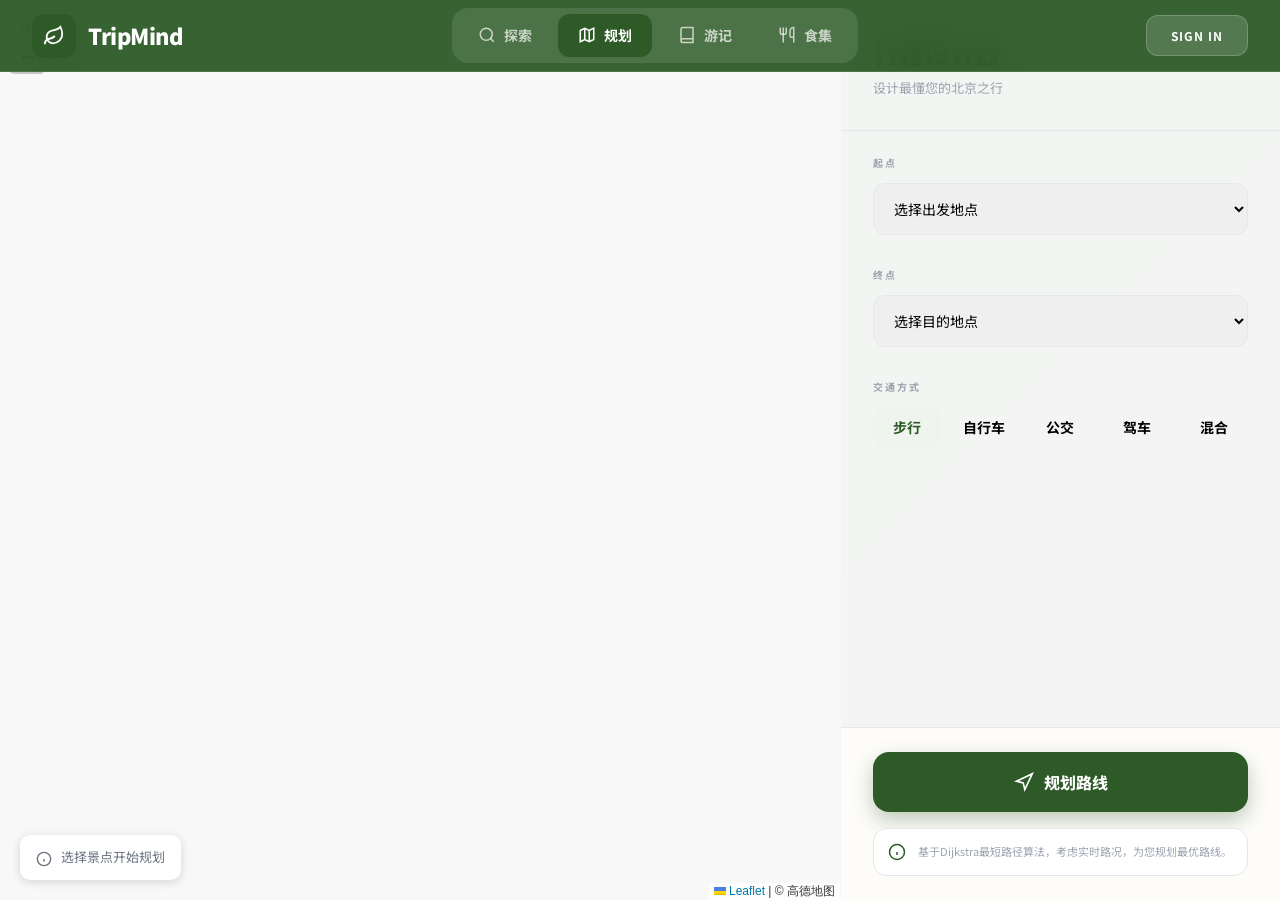
==== commit 6bb4240a: "17 53" ====
--- a/frontend/pages/route_planning.html
+++ b/frontend/pages/route_planning.html
@@ -199,6 +199,9 @@
                         </button>
                         <button class="btn transport-btn" data-type="car" onclick="selectTransport(this)" style="flex: 1; padding: 10px;">
                             驾车
+                        </button>
+                        <button class="btn transport-btn" data-type="mixed" onclick="selectTransport(this)" style="flex: 1; padding: 10px;">
+                            混合
                         </button>
                     </div>
                 </div>
@@ -336,10 +339,14 @@
             `;
 
             try {
-                const route = await API.Routes.shortest(from, to, {
+                const opts = {
                     transport: getTransportName(selectedTransport),
                     weight: 'distance'
-                });
+                };
+                if (selectedTransport === 'mixed') {
+                    opts.modes = ['walk', 'bike', 'shuttle'];
+                }
+                const route = await API.Routes.shortest(from, to, opts);
 
                 if (route) {
                     const distance = (route.distance / 1000).toFixed(2);
@@ -359,6 +366,7 @@
                         segmentsHtml = route.segments.map(seg => {
                             const segFromName = seg.from_name || seg.from;
                             const segToName = seg.to_name || seg.to;
+                            const modeHtml = seg.mode ? `<span style="background: var(--primary-light); color: var(--primary); padding: 2px 8px; border-radius: 4px; font-size: 11px;">${getTransportLabel(seg.mode)}</span>` : '';
                             return `
                                 <div class="route-segment">
                                     <div class="from">
@@ -369,7 +377,7 @@
                                     </div>
                                     <div class="to">
                                         <div class="name">${segToName}</div>
-                                        <div class="distance">${(seg.distance / 1000).toFixed(1)}公里</div>
+                                        <div class="distance">${(seg.distance / 1000).toFixed(1)}公里 ${modeHtml}</div>
                                     </div>
                                 </div>
                             `;
@@ -393,6 +401,12 @@
                         }
                     }
 
+                    const modesUsedHtml = route.modes_used
+                        ? `<div style="text-align: center; margin-bottom: 12px; font-size: 12px; color: var(--text-secondary);">
+                            使用交通方式：${route.modes_used.map(m => getTransportLabel(m)).join(' / ')}
+                           </div>`
+                        : '';
+
                     resultDetails.innerHTML = `
                         <div style="display: flex; justify-content: space-between; margin-bottom: 16px;">
                             <div style="text-align: center; flex: 1;">
@@ -406,6 +420,7 @@
                                 <div style="font-size: 12px; color: var(--text-muted);">分钟</div>
                             </div>
                         </div>
+                        ${modesUsedHtml}
                         <div class="route-segment">
                             <div class="from">
                                 <div class="name">${fromName}</div>
@@ -478,12 +493,25 @@
             updateMapVisualizationSimple(from, to);
         }
 
+        function getTransportLabel(type) {
+            const map = {
+                'walking': '步行', 'walk': '步行',
+                'bicycle': '自行车', 'bike': '自行车',
+                'bus': '公交',
+                'car': '驾车',
+                'shuttle': '电瓶车',
+                'mixed': '混合交通', 'mixed_transport': '混合交通'
+            };
+            return map[type] || type;
+        }
+
         function getTransportName(type) {
             const map = {
                 'walking': '步行',
                 'bicycle': '自行车',
                 'bus': '公交',
-                'car': '驾车'
+                'car': '驾车',
+                'mixed': 'mixed_transport'
             };
             return map[type] || '步行';
         }
